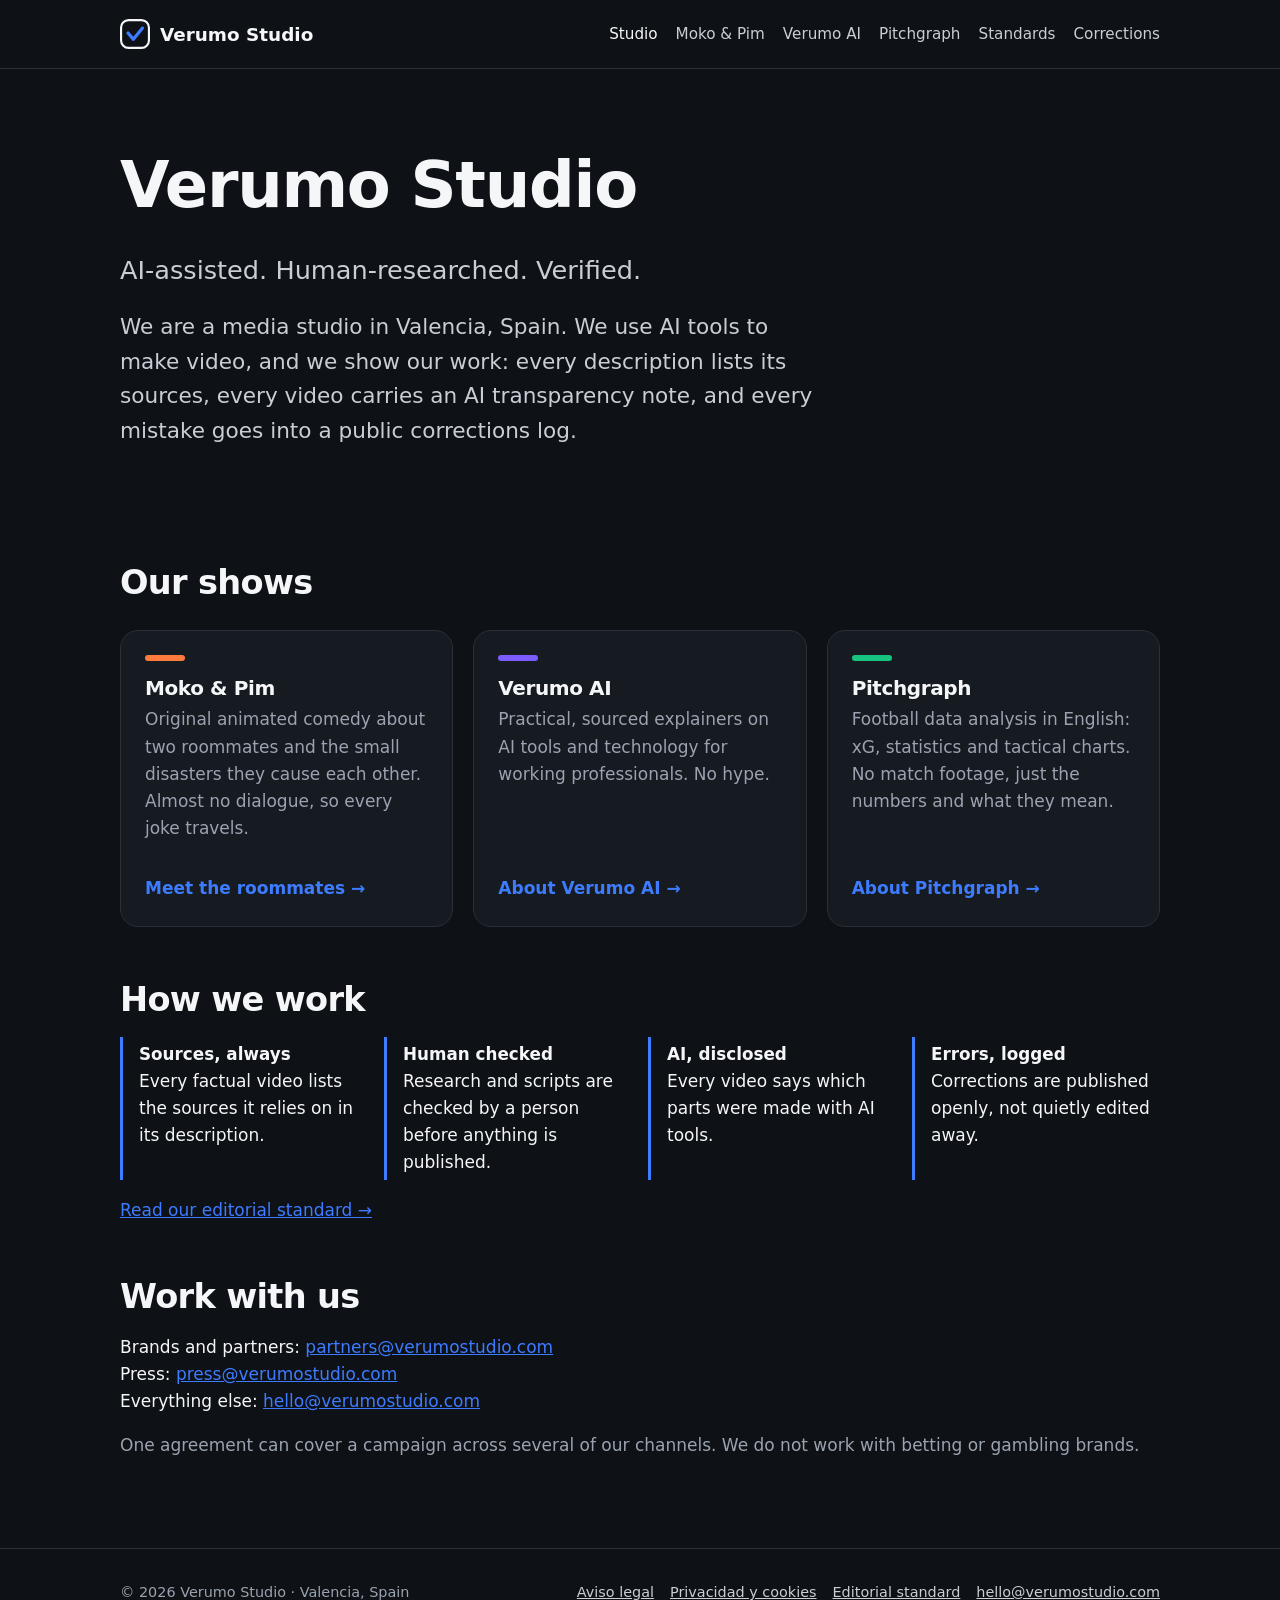
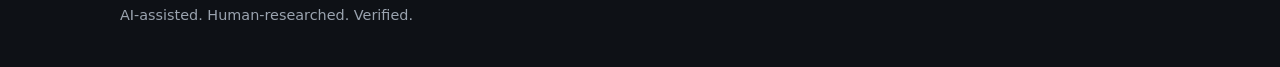
==== index.html @ 71aaf51d "Verumo Studio web sitesi: ilk sürüm Statik site: ana sayfa, 3 kanal sayfası, editoryal standart, düz" ====
<!doctype html>
<html lang="en">
<head>
<meta charset="utf-8">
<meta name="viewport" content="width=device-width,initial-scale=1">
<title>Verumo Studio</title>
<meta name="description" content="Verumo Studio is a media studio in Valencia, Spain. AI-assisted, human-researched and verified video: Moko & Pim, Verumo AI and Pitchgraph.">
<link rel="canonical" href="https://verumostudio.com/">
<meta property="og:title" content="Verumo Studio">
<meta property="og:description" content="Verumo Studio is a media studio in Valencia, Spain. AI-assisted, human-researched and verified video: Moko & Pim, Verumo AI and Pitchgraph.">
<meta property="og:type" content="website">
<meta property="og:url" content="https://verumostudio.com/">
<meta name="theme-color" content="#0E1116">
<link rel="icon" href="/assets/favicon.svg" type="image/svg+xml">
<link rel="stylesheet" href="/assets/site.css">
</head>
<body>
<header class="top"><div class="wrap">
<a class="brand" href="/"><svg viewBox="0 0 112 112" aria-hidden="true"><rect x="4" y="4" width="104" height="104" rx="28" fill="none" stroke="#F5F6F8" stroke-width="8"/><path d="M30 52 L50 76 L84 34" fill="none" stroke="#3D7BFF" stroke-width="12" stroke-linecap="round" stroke-linejoin="round"/></svg>Verumo Studio</a>
<nav class="main" aria-label="Main"><a href="/" aria-current=page>Studio</a><a href="/moko-and-pim/">Moko &amp; Pim</a><a href="/ai/">Verumo AI</a><a href="/pitchgraph/">Pitchgraph</a><a href="/standards/">Standards</a><a href="/corrections/">Corrections</a></nav>
</div></header>
<main><div class="wrap">
<section class="hero">
<h1>Verumo Studio</h1>
<p class="tagline">AI-assisted. Human-researched. Verified.</p>
<p class="lead">We are a media studio in Valencia, Spain. We use AI tools to make video, and we show our work: every description lists its sources, every video carries an AI transparency note, and every mistake goes into a public corrections log.</p>
</section>

<h2>Our shows</h2>
<div class="grid">
<article class="card"><div class="bar moko"></div><h3>Moko &amp; Pim</h3><p class="muted">Original animated comedy about two roommates and the small disasters they cause each other. Almost no dialogue, so every joke travels.</p><a class="more" href="/moko-and-pim/">Meet the roommates →</a></article>
<article class="card"><div class="bar ai"></div><h3>Verumo AI</h3><p class="muted">Practical, sourced explainers on AI tools and technology for working professionals. No hype.</p><a class="more" href="/ai/">About Verumo AI →</a></article>
<article class="card"><div class="bar pitch"></div><h3>Pitchgraph</h3><p class="muted">Football data analysis in English: xG, statistics and tactical charts. No match footage, just the numbers and what they mean.</p><a class="more" href="/pitchgraph/">About Pitchgraph →</a></article>
</div>

<h2>How we work</h2>
<ul class="pillars">
<li><strong>Sources, always</strong>Every factual video lists the sources it relies on in its description.</li>
<li><strong>Human checked</strong>Research and scripts are checked by a person before anything is published.</li>
<li><strong>AI, disclosed</strong>Every video says which parts were made with AI tools.</li>
<li><strong>Errors, logged</strong>Corrections are published openly, not quietly edited away.</li>
</ul>
<p><a href="/standards/">Read our editorial standard →</a></p>

<h2>Work with us</h2>
<p>Brands and partners: <a href="mailto:partners@verumostudio.com">partners@verumostudio.com</a><br>
Press: <a href="mailto:press@verumostudio.com">press@verumostudio.com</a><br>
Everything else: <a href="mailto:hello@verumostudio.com">hello@verumostudio.com</a></p>
<p class="muted">One agreement can cover a campaign across several of our channels. We do not work with betting or gambling brands.</p>
</div></main>
<footer class="bottom"><div class="wrap">
<div>© 2026 Verumo Studio · Valencia, Spain<br>AI-assisted. Human-researched. Verified.</div>
<nav aria-label="Legal"><a href="/legal/">Aviso legal</a><a href="/privacy/">Privacidad y cookies</a><a href="/standards/">Editorial standard</a><a href="mailto:hello@verumostudio.com">hello@verumostudio.com</a></nav>
</div></footer>
</body>
</html>
---- assets/site.css ----
:root{
  --ink:#0E1116; --ink-2:#161A21; --line:#2A303A; --paper:#F5F6F8; --muted:#9AA3AF; --soft:#C9CED6;
  --blue:#3D7BFF; --blue-2:#7FA6FF; --moko:#FF7A3D; --pim:#2EC4B6; --ai:#7C5CFF; --pitch:#16C47F;
  --head:"Space Grotesk","SF Pro Display",system-ui,-apple-system,"Segoe UI",sans-serif;
  --body:Inter,system-ui,-apple-system,"Segoe UI",Roboto,sans-serif;
  color-scheme:dark;
}
*{box-sizing:border-box}
html{-webkit-text-size-adjust:100%}
body{margin:0;background:var(--ink);color:var(--paper);font:17px/1.6 var(--body)}
a{color:var(--blue)} a:hover{color:var(--blue-2)}
:focus-visible{outline:3px solid var(--blue);outline-offset:3px;border-radius:4px}
.wrap{max-width:1080px;margin:0 auto;padding:0 20px}
h1,h2,h3{font-family:var(--head);line-height:1.15;letter-spacing:-.02em;margin:0 0 .5em}
h1{font-size:clamp(2.2rem,6vw,4rem)} h2{font-size:clamp(1.5rem,3.5vw,2.1rem);margin-top:1.6em} h3{font-size:1.25rem}
p,ul,ol{margin:0 0 1em} li{margin-bottom:.4em}
.muted{color:var(--muted)} .lead{font-size:clamp(1.1rem,2.4vw,1.35rem);color:var(--soft);max-width:44rem}

header.top{border-bottom:1px solid var(--line)}
header.top .wrap{display:flex;align-items:center;justify-content:space-between;gap:16px;min-height:68px;flex-wrap:wrap}
.brand{display:flex;align-items:center;gap:10px;color:var(--paper);text-decoration:none;font:700 1.15rem var(--head)}
.brand svg{width:30px;height:30px}
nav.main{display:flex;gap:4px 18px;flex-wrap:wrap}
nav.main a{color:var(--soft);text-decoration:none;font-size:.95rem;padding:6px 0}
nav.main a:hover,nav.main a[aria-current]{color:var(--paper)}

main{padding:56px 0 72px}
.hero{padding:24px 0 40px}
.tagline{font:500 clamp(1.2rem,3vw,1.6rem) var(--head);color:var(--soft);margin-bottom:1em}

.grid{display:grid;grid-template-columns:repeat(auto-fit,minmax(260px,1fr));gap:20px;margin:28px 0}
.card{border:1px solid var(--line);border-radius:18px;padding:24px;background:var(--ink-2);display:flex;flex-direction:column;gap:6px}
.card .bar{width:40px;height:6px;border-radius:3px;margin-bottom:10px}
.card h3{margin:0}
.card a.more{margin-top:auto;padding-top:10px;font-weight:600;text-decoration:none}
.bar.moko{background:var(--moko)} .bar.ai{background:var(--ai)} .bar.pitch{background:var(--pitch)} .bar.blue{background:var(--blue)}

.pillars{list-style:none;padding:0;display:grid;grid-template-columns:repeat(auto-fit,minmax(220px,1fr));gap:16px}
.pillars li{border-left:3px solid var(--blue);padding:4px 0 4px 16px;margin:0}
.pillars strong{display:block;font-family:var(--head);font-size:1.05rem}

.channel-head{display:flex;align-items:center;gap:20px;flex-wrap:wrap;margin-bottom:12px}
.channel-head svg{width:88px;height:88px;flex:none;border-radius:22px}
.links{display:flex;flex-wrap:wrap;gap:10px;margin:20px 0 8px;padding:0;list-style:none}
.links a{display:inline-block;border:1px solid var(--line);border-radius:999px;padding:8px 16px;text-decoration:none;color:var(--paper);font-size:.95rem}
.links a:hover{border-color:var(--blue)}

table{border-collapse:collapse;width:100%;margin:16px 0;font-size:.95rem}
th,td{text-align:left;padding:10px 12px;border-bottom:1px solid var(--line);vertical-align:top}
th{color:var(--muted);font-weight:600}
.table-scroll{overflow-x:auto}
.note{border:1px solid var(--line);border-radius:14px;padding:16px 20px;background:var(--ink-2)}
code{font-size:.9em;background:var(--ink-2);padding:2px 6px;border-radius:6px}

footer.bottom{border-top:1px solid var(--line);padding:32px 0 40px;font-size:.9rem;color:var(--muted)}
footer.bottom .wrap{display:flex;justify-content:space-between;gap:20px;flex-wrap:wrap}
footer.bottom a{color:var(--soft)}
footer.bottom nav{display:flex;gap:6px 16px;flex-wrap:wrap}
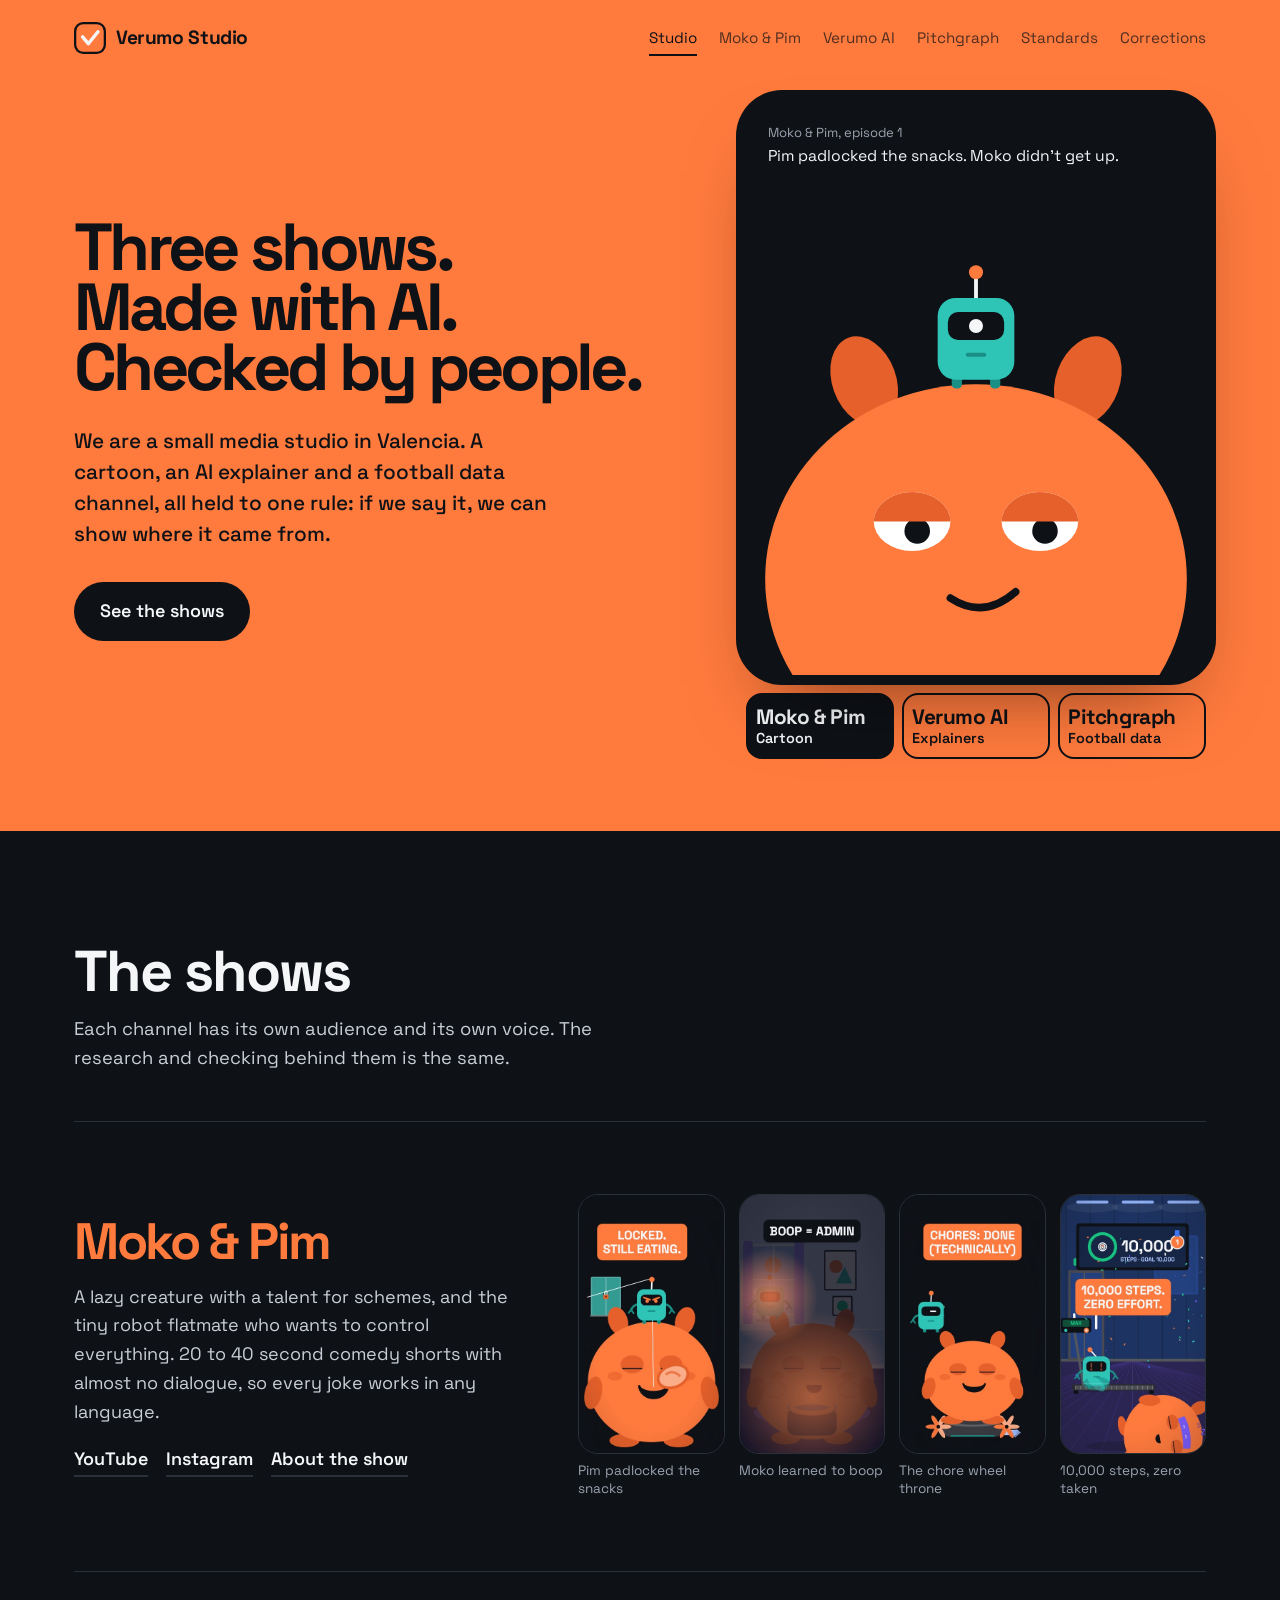
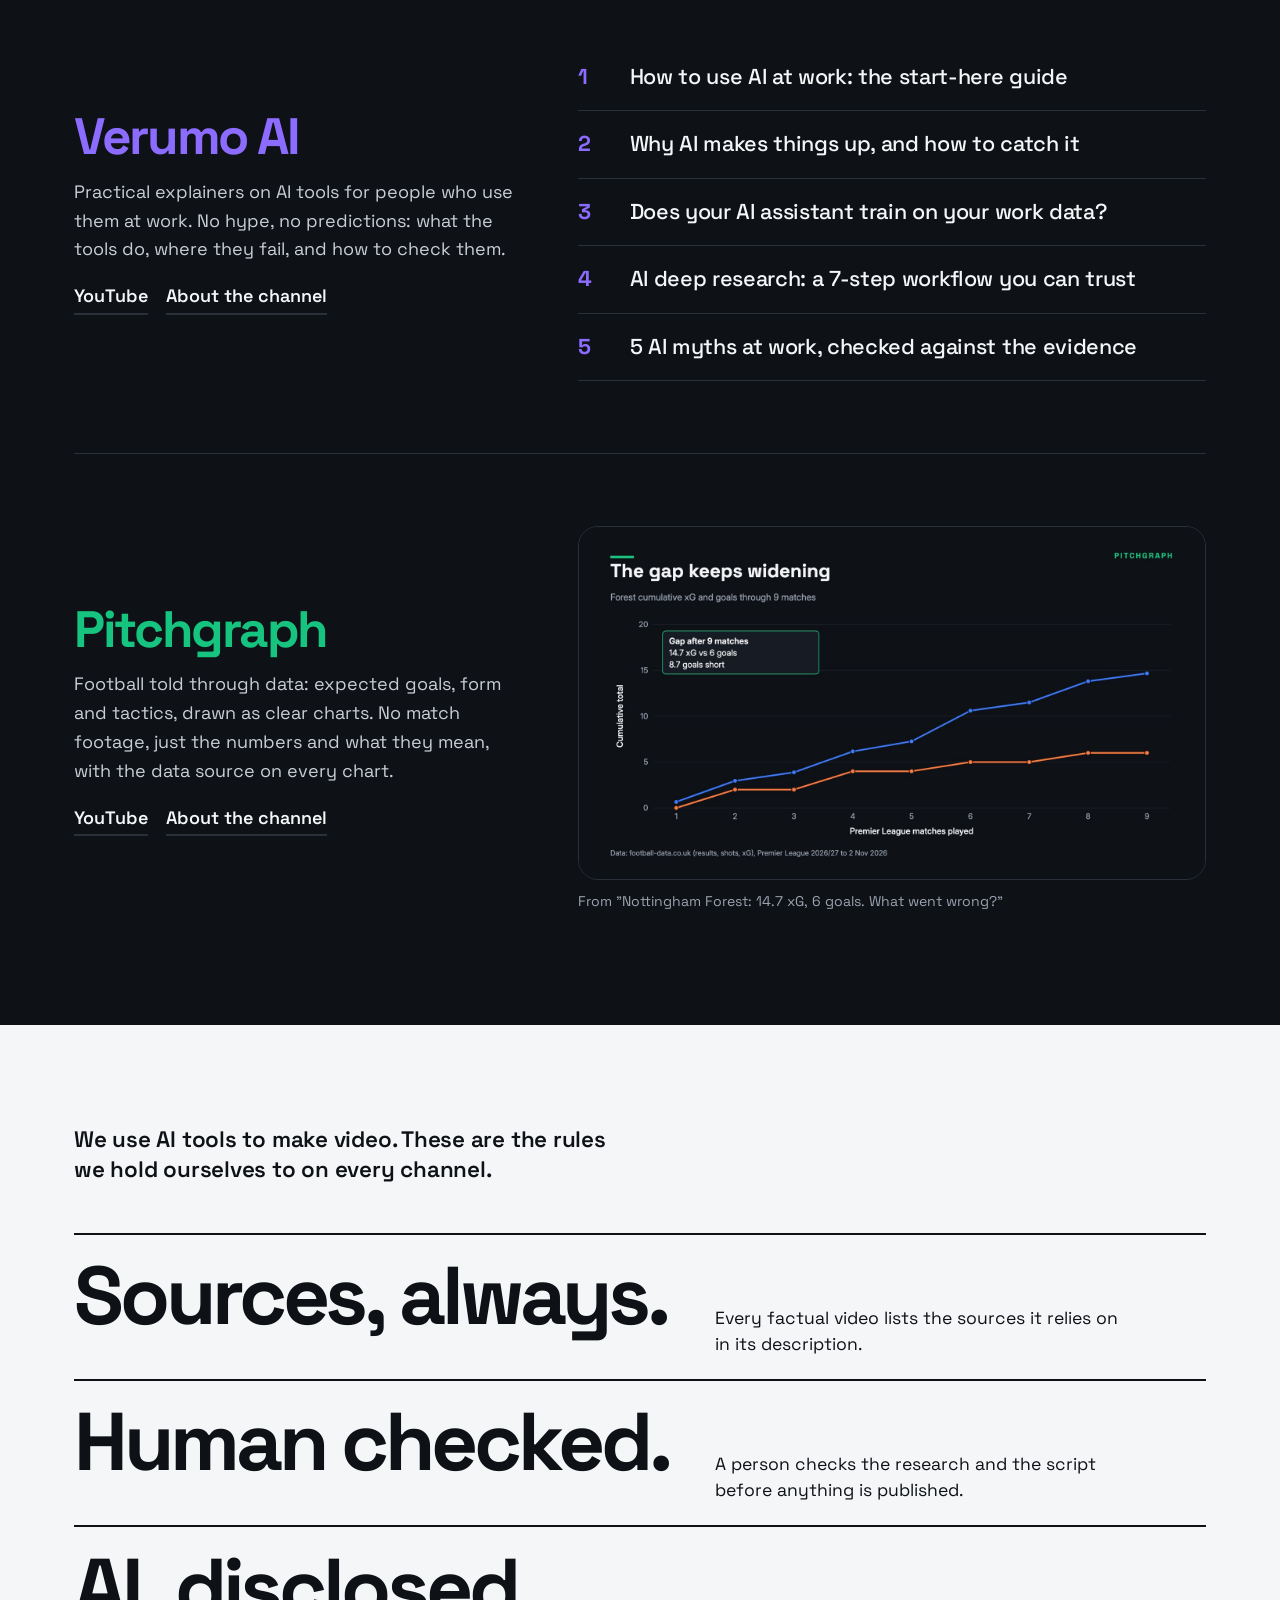
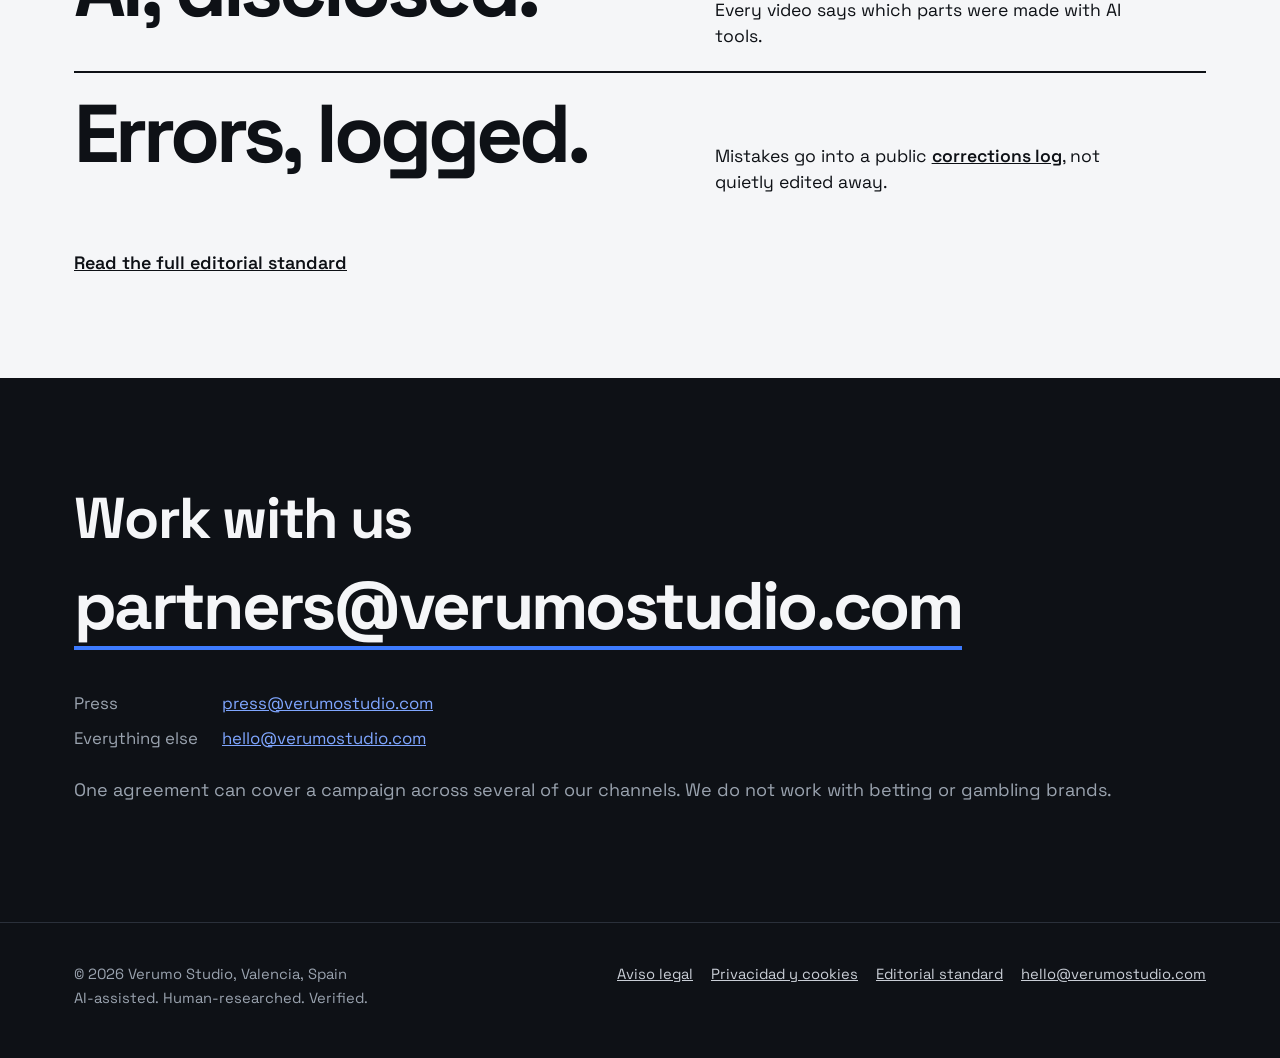
==== commit 4d2fa64e: "Redesign home page: channel switcher hero, show bands, editorial rules Co-Authored-By: Claude Opus 5" ====
--- a/index.html
+++ b/index.html
@@ -7,50 +7,178 @@
 <meta name="description" content="Verumo Studio is a media studio in Valencia, Spain. AI-assisted, human-researched and verified video: Moko & Pim, Verumo AI and Pitchgraph.">
 <link rel="canonical" href="https://verumostudio.com/">
 <meta property="og:title" content="Verumo Studio">
-<meta property="og:description" content="Verumo Studio is a media studio in Valencia, Spain. AI-assisted, human-researched and verified video: Moko & Pim, Verumo AI and Pitchgraph.">
+<meta property="og:description" content="Three shows. Made with AI, checked by people. Moko & Pim, Verumo AI and Pitchgraph.">
 <meta property="og:type" content="website">
 <meta property="og:url" content="https://verumostudio.com/">
-<meta name="theme-color" content="#0E1116">
+<meta property="og:image" content="https://verumostudio.com/assets/brand/VS-YouTube.png">
+<meta name="theme-color" content="#FF7A3D">
 <link rel="icon" href="/assets/favicon.svg" type="image/svg+xml">
-<link rel="stylesheet" href="/assets/site.css">
+<link rel="preload" href="/assets/fonts/SpaceGrotesk-VF.ttf" as="font" type="font/ttf" crossorigin>
+<link rel="stylesheet" href="/assets/site.css?v=2">
 </head>
-<body>
+<body class="home">
 <header class="top"><div class="wrap">
-<a class="brand" href="/"><svg viewBox="0 0 112 112" aria-hidden="true"><rect x="4" y="4" width="104" height="104" rx="28" fill="none" stroke="#F5F6F8" stroke-width="8"/><path d="M30 52 L50 76 L84 34" fill="none" stroke="#3D7BFF" stroke-width="12" stroke-linecap="round" stroke-linejoin="round"/></svg>Verumo Studio</a>
+<a class="brand" href="/"><svg viewBox="0 0 112 112" aria-hidden="true"><rect x="4" y="4" width="104" height="104" rx="28" fill="none" stroke="#0E1116" stroke-width="8"/><path d="M30 52 L50 76 L84 34" fill="none" stroke="#F5F6F8" stroke-width="12" stroke-linecap="round" stroke-linejoin="round"/></svg>Verumo Studio</a>
 <nav class="main" aria-label="Main"><a href="/" aria-current=page>Studio</a><a href="/moko-and-pim/">Moko &amp; Pim</a><a href="/ai/">Verumo AI</a><a href="/pitchgraph/">Pitchgraph</a><a href="/standards/">Standards</a><a href="/corrections/">Corrections</a></nav>
 </div></header>
-<main><div class="wrap">
-<section class="hero">
-<h1>Verumo Studio</h1>
-<p class="tagline">AI-assisted. Human-researched. Verified.</p>
-<p class="lead">We are a media studio in Valencia, Spain. We use AI tools to make video, and we show our work: every description lists its sources, every video carries an AI transparency note, and every mistake goes into a public corrections log.</p>
+<main>
+
+<section class="stage" aria-label="Our channels">
+<div class="wrap">
+<div>
+<h1><span>Three shows.</span><span>Made with AI.</span><span>Checked by people.</span></h1>
+<p class="intro">We are a small media studio in Valencia. A cartoon, an AI explainer and a football data channel, all held to one rule: if we say it, we can show where it came from.</p>
+<a class="cta" href="#shows">See the shows</a>
+</div>
+
+<div class="tv">
+<div class="screen">
+<div class="scene scene-moko on" id="ch-moko" role="tabpanel" aria-labelledby="tab-moko">
+<svg viewBox="40 110 720 690" role="img" aria-label="Moko, an orange creature, with Pim, a small teal robot, standing on his head">
+<ellipse cx="225" cy="340" rx="50" ry="72" transform="rotate(-20 225 340)" fill="#E5602A"/><ellipse cx="575" cy="340" rx="50" ry="72" transform="rotate(20 575 340)" fill="#E5602A"/>
+<ellipse cx="400" cy="650" rx="330" ry="305" fill="#FF7A3D"/>
+<ellipse cx="300" cy="560" rx="60" ry="46" fill="#fff"/><ellipse cx="500" cy="560" rx="60" ry="46" fill="#fff"/>
+<g class="pupils"><circle cx="308" cy="575" r="20" fill="#0E1116"/><circle cx="508" cy="575" r="20" fill="#0E1116"/></g>
+<path d="M240 560 A60 46 0 0 1 360 560 Z" fill="#E5602A"/><path d="M440 560 A60 46 0 0 1 560 560 Z" fill="#E5602A"/>
+<path d="M360 680 Q412 714 462 670" fill="none" stroke="#0E1116" stroke-width="12" stroke-linecap="round"/>
+<g class="pim">
+<rect x="362" y="330" width="16" height="22" rx="7" fill="#1A8F85"/><rect x="422" y="330" width="16" height="22" rx="7" fill="#1A8F85"/>
+<line x1="400" y1="212" x2="400" y2="180" stroke="#F5F6F8" stroke-width="6" stroke-linecap="round"/><circle class="antenna" cx="400" cy="170" r="11" fill="#FF7A3D"/>
+<rect x="340" y="210" width="120" height="128" rx="28" fill="#2EC4B6"/><rect x="356" y="232" width="88" height="44" rx="16" fill="#0E1116"/>
+<circle class="pim-eye" cx="400" cy="254" r="11" fill="#F5F6F8"/><rect x="384" y="296" width="32" height="6" rx="3" fill="#1A8F85"/>
+</g>
+</svg>
+<p class="cap"><small>Moko &amp; Pim, episode 1</small>Pim padlocked the snacks. Moko didn't get up.</p>
+</div>
+
+<div class="scene scene-ai" id="ch-ai" role="tabpanel" aria-labelledby="tab-ai" hidden>
+<div class="claim">
+<q>AI assistants never make things up.</q>
+<span class="verdict">Not true</span>
+<p>Chatbots can state wrong facts with full confidence. We show how to catch it, with the sources in every description.</p>
+</div>
+<p class="cap"><small>Verumo AI, video 2</small>Why AI makes things up (and how to catch it)</p>
+</div>
+
+<div class="scene scene-pg" id="ch-pg" role="tabpanel" aria-labelledby="tab-pg" hidden>
+<img src="/assets/shows/pg-points-vs-xpts.jpg" width="1600" height="900" alt="Scatter chart of 96 teams in five leagues: actual points against expected points. Lazio and Atlético Madrid sit far above the line; Nottingham Forest, Venezia and Le Havre sit below it.">
+<p class="cap"><small>Pitchgraph, video 2</small>Five leagues, one xG table: who is above their chances?</p>
+</div>
+</div>
+
+<div class="dial" role="tablist" aria-label="Choose a channel">
+<button role="tab" id="tab-moko" aria-controls="ch-moko" aria-selected="true" data-color="#FF7A3D"><b>Moko &amp; Pim</b>Cartoon</button>
+<button role="tab" id="tab-ai" aria-controls="ch-ai" aria-selected="false" tabindex="-1" data-color="#8B6CFF"><b>Verumo AI</b>Explainers</button>
+<button role="tab" id="tab-pg" aria-controls="ch-pg" aria-selected="false" tabindex="-1" data-color="#16C47F"><b>Pitchgraph</b>Football data</button>
+</div>
+</div>
+</div>
 </section>
 
-<h2>Our shows</h2>
-<div class="grid">
-<article class="card"><div class="bar moko"></div><h3>Moko &amp; Pim</h3><p class="muted">Original animated comedy about two roommates and the small disasters they cause each other. Almost no dialogue, so every joke travels.</p><a class="more" href="/moko-and-pim/">Meet the roommates →</a></article>
-<article class="card"><div class="bar ai"></div><h3>Verumo AI</h3><p class="muted">Practical, sourced explainers on AI tools and technology for working professionals. No hype.</p><a class="more" href="/ai/">About Verumo AI →</a></article>
-<article class="card"><div class="bar pitch"></div><h3>Pitchgraph</h3><p class="muted">Football data analysis in English: xG, statistics and tactical charts. No match footage, just the numbers and what they mean.</p><a class="more" href="/pitchgraph/">About Pitchgraph →</a></article>
+<section class="shows" id="shows">
+<div class="wrap">
+<h2>The shows</h2>
+<p>Each channel has its own audience and its own voice. The research and checking behind them is the same.</p>
+
+<article class="show show-moko">
+<div>
+<h3>Moko &amp; Pim</h3>
+<p>A lazy creature with a talent for schemes, and the tiny robot flatmate who wants to control everything. 20 to 40 second comedy shorts with almost no dialogue, so every joke works in any language.</p>
+<div class="go"><a href="https://www.youtube.com/@mokoandpim" rel="me">YouTube</a><a href="https://www.instagram.com/mokoandpim/" rel="me">Instagram</a><a href="/moko-and-pim/">About the show</a></div>
 </div>
+<ul class="reel" aria-label="First episodes">
+<li><img src="/assets/shows/moko-ep01.jpg" width="405" height="720" loading="lazy" alt="Pim stands guard on Moko's head next to a padlocked cupboard. Caption: Locked. Still eating."><span>Pim padlocked the snacks</span></li>
+<li><img src="/assets/shows/moko-ep03.jpg" width="405" height="720" loading="lazy" alt="Episode 3 still from Moko and Pim"><span>Moko learned to boop</span></li>
+<li><img src="/assets/shows/moko-ep07.jpg" width="405" height="720" loading="lazy" alt="Moko rides a robot vacuum while Pim watches. Caption: Chores: done (technically)."><span>The chore wheel throne</span></li>
+<li><img src="/assets/shows/moko-ep09.jpg" width="405" height="720" loading="lazy" alt="Episode 9 still from Moko and Pim"><span>10,000 steps, zero taken</span></li>
+</ul>
+</article>
 
-<h2>How we work</h2>
-<ul class="pillars">
-<li><strong>Sources, always</strong>Every factual video lists the sources it relies on in its description.</li>
-<li><strong>Human checked</strong>Research and scripts are checked by a person before anything is published.</li>
-<li><strong>AI, disclosed</strong>Every video says which parts were made with AI tools.</li>
-<li><strong>Errors, logged</strong>Corrections are published openly, not quietly edited away.</li>
+<article class="show show-ai">
+<div>
+<h3>Verumo AI</h3>
+<p>Practical explainers on AI tools for people who use them at work. No hype, no predictions: what the tools do, where they fail, and how to check them.</p>
+<div class="go"><a href="https://www.youtube.com/@verumoai" rel="me">YouTube</a><a href="/ai/">About the channel</a></div>
+</div>
+<ol class="episodes" aria-label="First five videos, in release order">
+<li>How to use AI at work: the start-here guide</li>
+<li>Why AI makes things up, and how to catch it</li>
+<li>Does your AI assistant train on your work data?</li>
+<li>AI deep research: a 7-step workflow you can trust</li>
+<li>5 AI myths at work, checked against the evidence</li>
+</ol>
+</article>
+
+<article class="show show-pg">
+<div>
+<h3>Pitchgraph</h3>
+<p>Football told through data: expected goals, form and tactics, drawn as clear charts. No match footage, just the numbers and what they mean, with the data source on every chart.</p>
+<div class="go"><a href="https://www.youtube.com/@pitchgraph" rel="me">YouTube</a><a href="/pitchgraph/">About the channel</a></div>
+</div>
+<figure class="chart">
+<img src="/assets/shows/pg-forest.jpg" width="1600" height="900" loading="lazy" alt="Line chart of Nottingham Forest's cumulative expected goals against actual goals this season, with goals falling well behind xG.">
+<figcaption>From "Nottingham Forest: 14.7 xG, 6 goals. What went wrong?"</figcaption>
+</figure>
+</article>
+</div>
+</section>
+
+<section class="rules" aria-labelledby="rules-h">
+<div class="wrap">
+<h2 id="rules-h">We use AI tools to make video. These are the rules we hold ourselves to on every channel.</h2>
+<ul>
+<li><strong>Sources, always.</strong><span>Every factual video lists the sources it relies on in its description.</span></li>
+<li><strong>Human checked.</strong><span>A person checks the research and the script before anything is published.</span></li>
+<li><strong>AI, disclosed.</strong><span>Every video says which parts were made with AI tools.</span></li>
+<li><strong>Errors, logged.</strong><span>Mistakes go into a public <a href="/corrections/">corrections log</a>, not quietly edited away.</span></li>
 </ul>
-<p><a href="/standards/">Read our editorial standard →</a></p>
+<a href="/standards/">Read the full editorial standard</a>
+</div>
+</section>
 
-<h2>Work with us</h2>
-<p>Brands and partners: <a href="mailto:partners@verumostudio.com">partners@verumostudio.com</a><br>
-Press: <a href="mailto:press@verumostudio.com">press@verumostudio.com</a><br>
-Everything else: <a href="mailto:hello@verumostudio.com">hello@verumostudio.com</a></p>
+<section class="contact" aria-labelledby="contact-h">
+<div class="wrap">
+<h2 id="contact-h">Work with us</h2>
+<a class="big" href="mailto:partners@verumostudio.com">partners@verumostudio.com</a>
+<dl>
+<dt>Press</dt><dd><a href="mailto:press@verumostudio.com">press@verumostudio.com</a></dd>
+<dt>Everything else</dt><dd><a href="mailto:hello@verumostudio.com">hello@verumostudio.com</a></dd>
+</dl>
 <p class="muted">One agreement can cover a campaign across several of our channels. We do not work with betting or gambling brands.</p>
-</div></main>
+</div>
+</section>
+
+</main>
 <footer class="bottom"><div class="wrap">
-<div>© 2026 Verumo Studio · Valencia, Spain<br>AI-assisted. Human-researched. Verified.</div>
+<div>© 2026 Verumo Studio, Valencia, Spain<br>AI-assisted. Human-researched. Verified.</div>
 <nav aria-label="Legal"><a href="/legal/">Aviso legal</a><a href="/privacy/">Privacidad y cookies</a><a href="/standards/">Editorial standard</a><a href="mailto:hello@verumostudio.com">hello@verumostudio.com</a></nav>
 </div></footer>
+<script>
+(() => {
+  const tabs = [...document.querySelectorAll('.dial [role=tab]')];
+  const theme = document.querySelector('meta[name=theme-color]');
+  let i = 0, timer;
+  const show = (n, focus) => {
+    i = (n + tabs.length) % tabs.length;
+    tabs.forEach((t, k) => {
+      const on = k === i, panel = document.getElementById(t.getAttribute('aria-controls'));
+      t.setAttribute('aria-selected', on); t.tabIndex = on ? 0 : -1;
+      panel.hidden = !on; panel.classList.toggle('on', on);
+    });
+    document.documentElement.style.setProperty('--stage', tabs[i].dataset.color);
+    theme.content = tabs[i].dataset.color;
+    if (focus) tabs[i].focus();
+  };
+  const stop = () => clearInterval(timer);
+  tabs.forEach((t, k) => t.addEventListener('click', () => { stop(); show(k); }));
+  document.querySelector('.dial').addEventListener('keydown', e => {
+    const d = {ArrowRight: 1, ArrowLeft: -1}[e.key];
+    if (d) { e.preventDefault(); stop(); show(i + d, true); }
+  });
+  // Auto-flip channels until the visitor picks one; never under reduced motion.
+  if (!matchMedia('(prefers-reduced-motion: reduce)').matches) timer = setInterval(() => show(i + 1), 6500);
+})();
+</script>
+<script defer src="/assets/m.js" data-endpoint="https://ajan-panel-production.up.railway.app/api/hit"></script>
 </body>
 </html>
--- a/assets/site.css
+++ b/assets/site.css
@@ -1,58 +1,150 @@
+@font-face{font-family:"Space Grotesk";src:url("/assets/fonts/SpaceGrotesk-VF.ttf") format("truetype");font-weight:300 700;font-display:swap}
 :root{
-  --ink:#0E1116; --ink-2:#161A21; --line:#2A303A; --paper:#F5F6F8; --muted:#9AA3AF; --soft:#C9CED6;
-  --blue:#3D7BFF; --blue-2:#7FA6FF; --moko:#FF7A3D; --pim:#2EC4B6; --ai:#7C5CFF; --pitch:#16C47F;
-  --head:"Space Grotesk","SF Pro Display",system-ui,-apple-system,"Segoe UI",sans-serif;
-  --body:Inter,system-ui,-apple-system,"Segoe UI",Roboto,sans-serif;
+  --ink:#0E1116; --ink-2:#171B23; --line:#2A303A; --paper:#F5F6F8; --muted:#9AA3AF; --soft:#C9CED6;
+  --blue:#3D7BFF; --blue-2:#7FA6FF; --moko:#FF7A3D; --pim:#2EC4B6; --ai:#8B6CFF; --pitch:#16C47F;
+  --font:"Space Grotesk",system-ui,-apple-system,"Segoe UI",sans-serif;
+  --stage:var(--moko);
   color-scheme:dark;
 }
 *{box-sizing:border-box}
 html{-webkit-text-size-adjust:100%}
-body{margin:0;background:var(--ink);color:var(--paper);font:17px/1.6 var(--body)}
-a{color:var(--blue)} a:hover{color:var(--blue-2)}
-:focus-visible{outline:3px solid var(--blue);outline-offset:3px;border-radius:4px}
-.wrap{max-width:1080px;margin:0 auto;padding:0 20px}
-h1,h2,h3{font-family:var(--head);line-height:1.15;letter-spacing:-.02em;margin:0 0 .5em}
-h1{font-size:clamp(2.2rem,6vw,4rem)} h2{font-size:clamp(1.5rem,3.5vw,2.1rem);margin-top:1.6em} h3{font-size:1.25rem}
+body{margin:0;background:var(--ink);color:var(--paper);font:18px/1.6 var(--font)}
+img,svg{max-width:100%} img{height:auto}
+a{color:var(--blue-2)} a:hover{color:var(--paper)}
+:focus-visible{outline:3px solid var(--blue);outline-offset:3px;border-radius:6px}
+.wrap{max-width:1180px;margin:0 auto;padding:0 24px}
+h1,h2,h3{line-height:1.05;letter-spacing:-.03em;margin:0 0 .5em;font-weight:700}
+h1{font-size:clamp(2.4rem,6vw,4.4rem)} h2{font-size:clamp(1.6rem,3.6vw,2.4rem);margin-top:1.6em} h3{font-size:1.3rem}
 p,ul,ol{margin:0 0 1em} li{margin-bottom:.4em}
-.muted{color:var(--muted)} .lead{font-size:clamp(1.1rem,2.4vw,1.35rem);color:var(--soft);max-width:44rem}
+.muted{color:var(--muted)} .lead{font-size:clamp(1.15rem,2.4vw,1.4rem);color:var(--soft);max-width:40rem;line-height:1.5}
+.tagline{font-size:clamp(1.15rem,3vw,1.5rem);color:var(--soft);font-weight:500;margin-bottom:1em}
 
-header.top{border-bottom:1px solid var(--line)}
-header.top .wrap{display:flex;align-items:center;justify-content:space-between;gap:16px;min-height:68px;flex-wrap:wrap}
-.brand{display:flex;align-items:center;gap:10px;color:var(--paper);text-decoration:none;font:700 1.15rem var(--head)}
-.brand svg{width:30px;height:30px}
-nav.main{display:flex;gap:4px 18px;flex-wrap:wrap}
-nav.main a{color:var(--soft);text-decoration:none;font-size:.95rem;padding:6px 0}
-nav.main a:hover,nav.main a[aria-current]{color:var(--paper)}
+/* header + footer */
+header.top{position:relative;z-index:2}
+header.top .wrap{display:flex;align-items:center;justify-content:space-between;gap:12px 24px;min-height:76px;flex-wrap:wrap}
+.brand{display:flex;align-items:center;gap:10px;color:inherit;text-decoration:none;font-weight:700;font-size:1.2rem;letter-spacing:-.02em}
+.brand svg{width:32px;height:32px}
+nav.main{display:flex;gap:4px 22px;flex-wrap:wrap}
+nav.main a{color:inherit;opacity:.72;text-decoration:none;font-size:.95rem;padding:6px 0}
+nav.main a:hover,nav.main a[aria-current]{opacity:1}
+nav.main a[aria-current]{box-shadow:inset 0 -2px currentColor}
+footer.bottom{border-top:1px solid var(--line);padding:40px 0 48px;font-size:.92rem;color:var(--muted)}
+footer.bottom .wrap{display:flex;justify-content:space-between;gap:20px;flex-wrap:wrap}
+footer.bottom a{color:var(--soft)}
+footer.bottom nav{display:flex;gap:6px 18px;flex-wrap:wrap}
 
-main{padding:56px 0 72px}
-.hero{padding:24px 0 40px}
-.tagline{font:500 clamp(1.2rem,3vw,1.6rem) var(--head);color:var(--soft);margin-bottom:1em}
-
-.grid{display:grid;grid-template-columns:repeat(auto-fit,minmax(260px,1fr));gap:20px;margin:28px 0}
-.card{border:1px solid var(--line);border-radius:18px;padding:24px;background:var(--ink-2);display:flex;flex-direction:column;gap:6px}
-.card .bar{width:40px;height:6px;border-radius:3px;margin-bottom:10px}
-.card h3{margin:0}
-.card a.more{margin-top:auto;padding-top:10px;font-weight:600;text-decoration:none}
-.bar.moko{background:var(--moko)} .bar.ai{background:var(--ai)} .bar.pitch{background:var(--pitch)} .bar.blue{background:var(--blue)}
-
-.pillars{list-style:none;padding:0;display:grid;grid-template-columns:repeat(auto-fit,minmax(220px,1fr));gap:16px}
-.pillars li{border-left:3px solid var(--blue);padding:4px 0 4px 16px;margin:0}
-.pillars strong{display:block;font-family:var(--head);font-size:1.05rem}
-
-.channel-head{display:flex;align-items:center;gap:20px;flex-wrap:wrap;margin-bottom:12px}
-.channel-head svg{width:88px;height:88px;flex:none;border-radius:22px}
-.links{display:flex;flex-wrap:wrap;gap:10px;margin:20px 0 8px;padding:0;list-style:none}
-.links a{display:inline-block;border:1px solid var(--line);border-radius:999px;padding:8px 16px;text-decoration:none;color:var(--paper);font-size:.95rem}
-.links a:hover{border-color:var(--blue)}
-
+/* inner pages */
+main{padding:56px 0 80px}
+.channel-head{display:flex;align-items:center;gap:24px;flex-wrap:wrap;margin-bottom:16px}
+.channel-head svg{width:104px;height:104px;flex:none;border-radius:28px}
+.links{display:flex;flex-wrap:wrap;gap:10px;margin:24px 0 8px;padding:0;list-style:none}
+.links a{display:inline-block;border:1.5px solid var(--line);border-radius:999px;padding:9px 18px;text-decoration:none;color:var(--paper);font-weight:500}
+.links a:hover{border-color:var(--paper)}
 table{border-collapse:collapse;width:100%;margin:16px 0;font-size:.95rem}
 th,td{text-align:left;padding:10px 12px;border-bottom:1px solid var(--line);vertical-align:top}
 th{color:var(--muted);font-weight:600}
 .table-scroll{overflow-x:auto}
-.note{border:1px solid var(--line);border-radius:14px;padding:16px 20px;background:var(--ink-2)}
+.note{border:1px solid var(--line);border-radius:16px;padding:18px 22px;background:var(--ink-2)}
 code{font-size:.9em;background:var(--ink-2);padding:2px 6px;border-radius:6px}
 
-footer.bottom{border-top:1px solid var(--line);padding:32px 0 40px;font-size:.9rem;color:var(--muted)}
-footer.bottom .wrap{display:flex;justify-content:space-between;gap:20px;flex-wrap:wrap}
-footer.bottom a{color:var(--soft)}
-footer.bottom nav{display:flex;gap:6px 16px;flex-wrap:wrap}
+/* ---------- home ---------- */
+.home main{padding:0}
+.home header.top{background:var(--stage);color:var(--ink);transition:background-color .7s ease}
+.home header.top .brand svg rect{stroke:var(--ink)}
+.stage{background:var(--stage);color:var(--ink);transition:background-color .7s ease;padding:24px 0 72px;overflow:hidden}
+.stage .wrap{display:grid;grid-template-columns:minmax(0,1.15fr) minmax(0,.85fr);gap:48px;align-items:center}
+.stage h1{font-size:clamp(2.6rem,5.2vw,5rem);line-height:.9;letter-spacing:-.055em;margin:0 0 28px}
+.stage h1 span{display:block}
+@media (min-width:861px){.stage h1 span{white-space:nowrap}}
+.stage .intro{font-size:clamp(1.1rem,1.8vw,1.3rem);max-width:30rem;line-height:1.5;margin:0 0 32px;font-weight:500}
+.stage .cta{display:inline-block;background:var(--ink);color:var(--paper);text-decoration:none;font-weight:600;padding:15px 26px;border-radius:999px}
+.stage .cta:hover{color:var(--stage)}
+
+.tv{display:flex;flex-direction:column;gap:18px;align-items:stretch;width:100%;max-width:460px;justify-self:end}
+.screen{position:relative;aspect-ratio:4/5;background:var(--ink);border-radius:36px;overflow:hidden;box-shadow:0 0 0 10px var(--ink),0 40px 80px -30px rgba(0,0,0,.55)}
+.scene{position:absolute;inset:0;opacity:0;visibility:hidden;transition:opacity .5s ease,visibility 0s .5s;display:flex;flex-direction:column}
+.scene.on{opacity:1;visibility:visible;transition:opacity .5s ease .15s}
+.scene .cap{margin-top:auto;padding:18px 22px 22px;color:var(--paper);font-size:.98rem;line-height:1.35}
+.scene .cap small{display:block;color:var(--muted);font-size:.82rem;margin-bottom:4px}
+.scene-moko svg{width:100%;margin-top:auto;display:block}
+.scene-moko .cap{order:-1;margin:0;padding-top:24px}
+.scene-pg img{width:132%;max-width:none;margin:16% 0 0 -4%;display:block}
+.scene-ai .claim{margin:14% 26px 0;color:var(--paper)}
+.claim q{display:block;font-size:clamp(1.6rem,3.2vw,2.15rem);line-height:1.1;letter-spacing:-.03em;font-weight:700;quotes:none;position:relative}
+.claim q::after{content:"";position:absolute;left:0;right:0;top:52%;height:6px;background:var(--ai);transform:scaleX(0);transform-origin:left;border-radius:3px}
+.scene-ai.on .claim q::after{animation:strike .9s cubic-bezier(.6,0,.2,1) .9s forwards}
+.claim .verdict{display:inline-block;margin-top:26px;background:var(--ai);color:var(--ink);font-weight:700;padding:6px 14px;border-radius:999px;opacity:0}
+.scene-ai.on .claim .verdict{animation:pop .4s ease 1.8s forwards}
+.claim p{margin:14px 0 0;color:var(--soft);font-size:1rem;line-height:1.45;opacity:0}
+.scene-ai.on .claim p{animation:pop .4s ease 2.1s forwards}
+@keyframes strike{to{transform:scaleX(1)}}
+@keyframes pop{to{opacity:1}}
+
+.dial{display:grid;grid-template-columns:repeat(3,1fr);gap:8px;margin:0;padding:0}
+.dial button{font:inherit;font-size:.9rem;font-weight:600;line-height:1.2;color:var(--ink);background:transparent;border:2px solid var(--ink);border-radius:16px;padding:10px 8px;cursor:pointer;text-align:left}
+.dial button b{display:block;font-size:1.3rem;letter-spacing:-.02em}
+.dial button[aria-selected=true]{background:var(--ink);color:var(--paper)}
+
+/* Moko & Pim idle animation */
+.pim{animation:bob 2.4s ease-in-out infinite}
+.antenna{animation:glow 1.2s ease-in-out infinite alternate}
+.pupils{animation:look 6s ease-in-out infinite}
+.pim-eye{animation:blink 4s infinite;transform-box:fill-box;transform-origin:center}
+@keyframes bob{0%,100%{transform:translateY(0)}50%{transform:translateY(-14px)}}
+@keyframes glow{from{fill:#FF7A3D}to{fill:#FFD166}}
+@keyframes look{0%,40%,100%{transform:translateX(0)}50%,85%{transform:translateX(-22px)}}
+@keyframes blink{0%,92%,100%{transform:scaleY(1)}95%{transform:scaleY(.1)}}
+
+/* shows */
+.shows{padding:110px 0 40px}
+.shows > .wrap > h2{font-size:clamp(2.2rem,5vw,3.6rem);margin:0 0 12px}
+.shows > .wrap > p{color:var(--soft);max-width:36rem;font-size:1.15rem}
+.show{display:grid;grid-template-columns:minmax(0,5fr) minmax(0,7fr);gap:56px;align-items:center;padding:72px 0;border-top:1px solid var(--line)}
+.show:first-of-type{margin-top:48px}
+.show h3{font-size:clamp(2rem,4.4vw,3.2rem);letter-spacing:-.045em;margin:0 0 14px}
+.show-moko h3{color:var(--moko)} .show-ai h3{color:var(--ai)} .show-pg h3{color:var(--pitch)}
+.show p{color:var(--soft);max-width:30rem}
+.show .go{display:flex;gap:18px;flex-wrap:wrap;margin-top:8px}
+.show .go a{color:var(--paper);font-weight:600;text-decoration:none;border-bottom:2px solid var(--line);padding-bottom:2px}
+.show-moko .go a:hover{border-color:var(--moko)} .show-ai .go a:hover{border-color:var(--ai)} .show-pg .go a:hover{border-color:var(--pitch)}
+.reel{display:grid;grid-template-columns:repeat(4,minmax(0,1fr));gap:14px;margin:0;padding:0;list-style:none}
+.reel li{margin:0}
+@media (max-width:600px){.reel{grid-template-columns:repeat(4,46%);overflow-x:auto;scroll-snap-type:x mandatory;padding-bottom:10px}.reel li{scroll-snap-align:start}}
+.reel img{display:block;width:100%;aspect-ratio:9/16;object-fit:cover;border-radius:20px;border:1px solid var(--line)}
+.reel span{display:block;font-size:.85rem;color:var(--muted);margin-top:8px;line-height:1.35}
+.episodes{list-style:none;margin:0;padding:0;counter-reset:ep}
+.episodes li{counter-increment:ep;display:grid;grid-template-columns:3.2rem 1fr;align-items:baseline;padding:16px 0;border-bottom:1px solid var(--line);font-size:clamp(1.1rem,2vw,1.35rem);font-weight:500;letter-spacing:-.015em;margin:0}
+.episodes li::before{content:counter(ep);color:var(--ai);font-weight:700}
+.chart{margin:0}
+.chart img{display:block;width:100%;border-radius:20px;border:1px solid var(--line)}
+.chart figcaption{font-size:.88rem;color:var(--muted);margin-top:10px}
+
+/* standard */
+.rules{padding:100px 0;background:var(--paper);color:var(--ink)}
+.rules h2{margin:0 0 48px;font-size:clamp(1.2rem,2vw,1.4rem);letter-spacing:-.01em;font-weight:600;max-width:34rem;line-height:1.35}
+.rules ul{list-style:none;margin:0 0 32px;padding:0}
+.rules li{display:grid;grid-template-columns:minmax(0,1.1fr) minmax(0,.9fr);gap:12px 40px;align-items:baseline;padding:22px 0;border-top:2px solid var(--ink);margin:0}
+.rules li strong{font-size:clamp(2.2rem,6.4vw,5.2rem);line-height:.95;letter-spacing:-.05em}
+.rules li span{font-size:1.1rem;line-height:1.45;max-width:26rem}
+.rules a{color:var(--ink);font-weight:600}
+
+/* contact */
+.contact{padding:110px 0 100px}
+.contact h2{font-size:clamp(2.2rem,5vw,3.6rem);margin:0 0 20px}
+.contact .big{display:inline-block;font-size:clamp(1.5rem,5.6vw,4.2rem);font-weight:700;letter-spacing:-.04em;color:var(--paper);text-decoration:none;border-bottom:4px solid var(--blue);line-height:1.15;overflow-wrap:anywhere}
+.contact .big:hover{border-color:var(--paper)}
+.contact dl{display:grid;grid-template-columns:auto 1fr;gap:8px 24px;margin:40px 0 24px;font-size:1.05rem}
+.contact dt{color:var(--muted)} .contact dd{margin:0}
+
+@media (max-width:860px){
+  .stage .wrap,.show{grid-template-columns:1fr;gap:40px}
+  .tv{justify-self:center}
+  .rules li{grid-template-columns:1fr}
+  .stage{padding-bottom:56px}
+  .show{padding:56px 0}
+}
+@media (prefers-reduced-motion:reduce){
+  *,*::before,*::after{animation:none!important;transition:none!important}
+  .claim q::after{transform:scaleX(1)}
+  .claim .verdict,.claim p{opacity:1}
+}
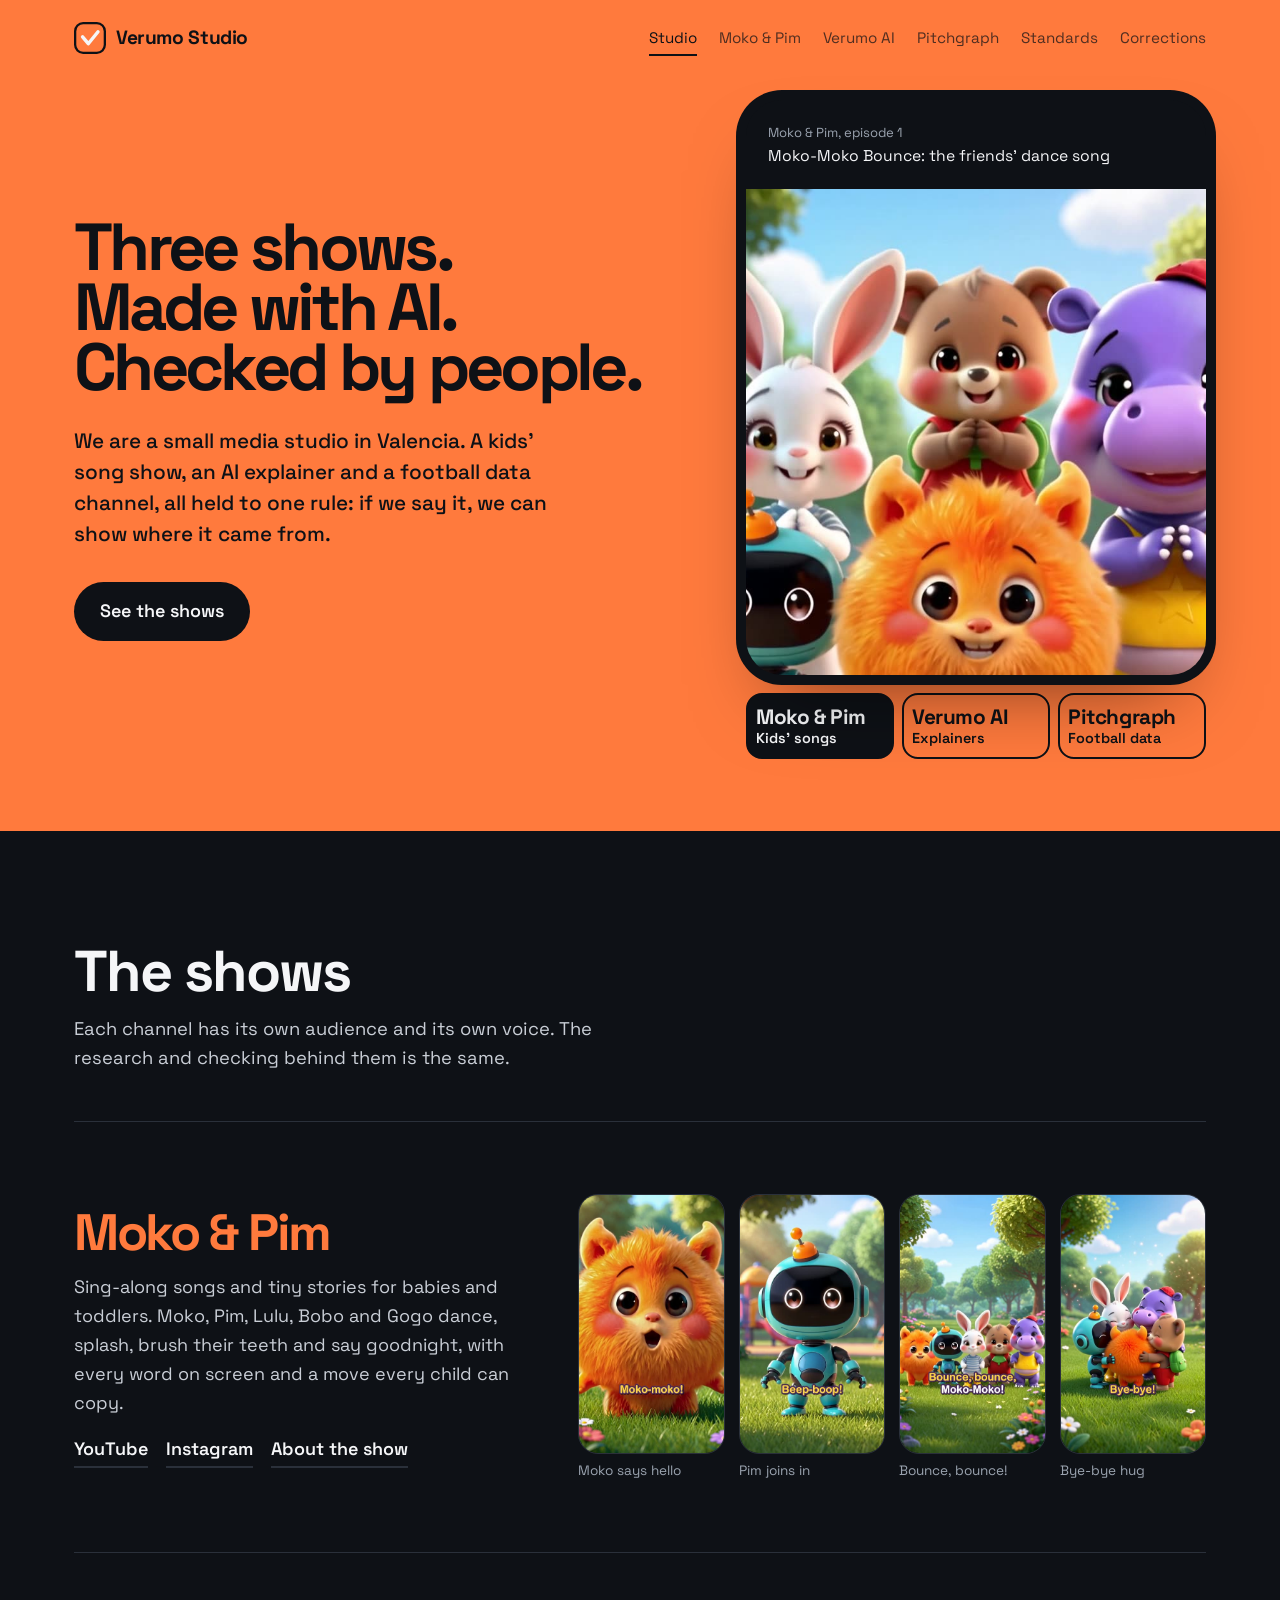
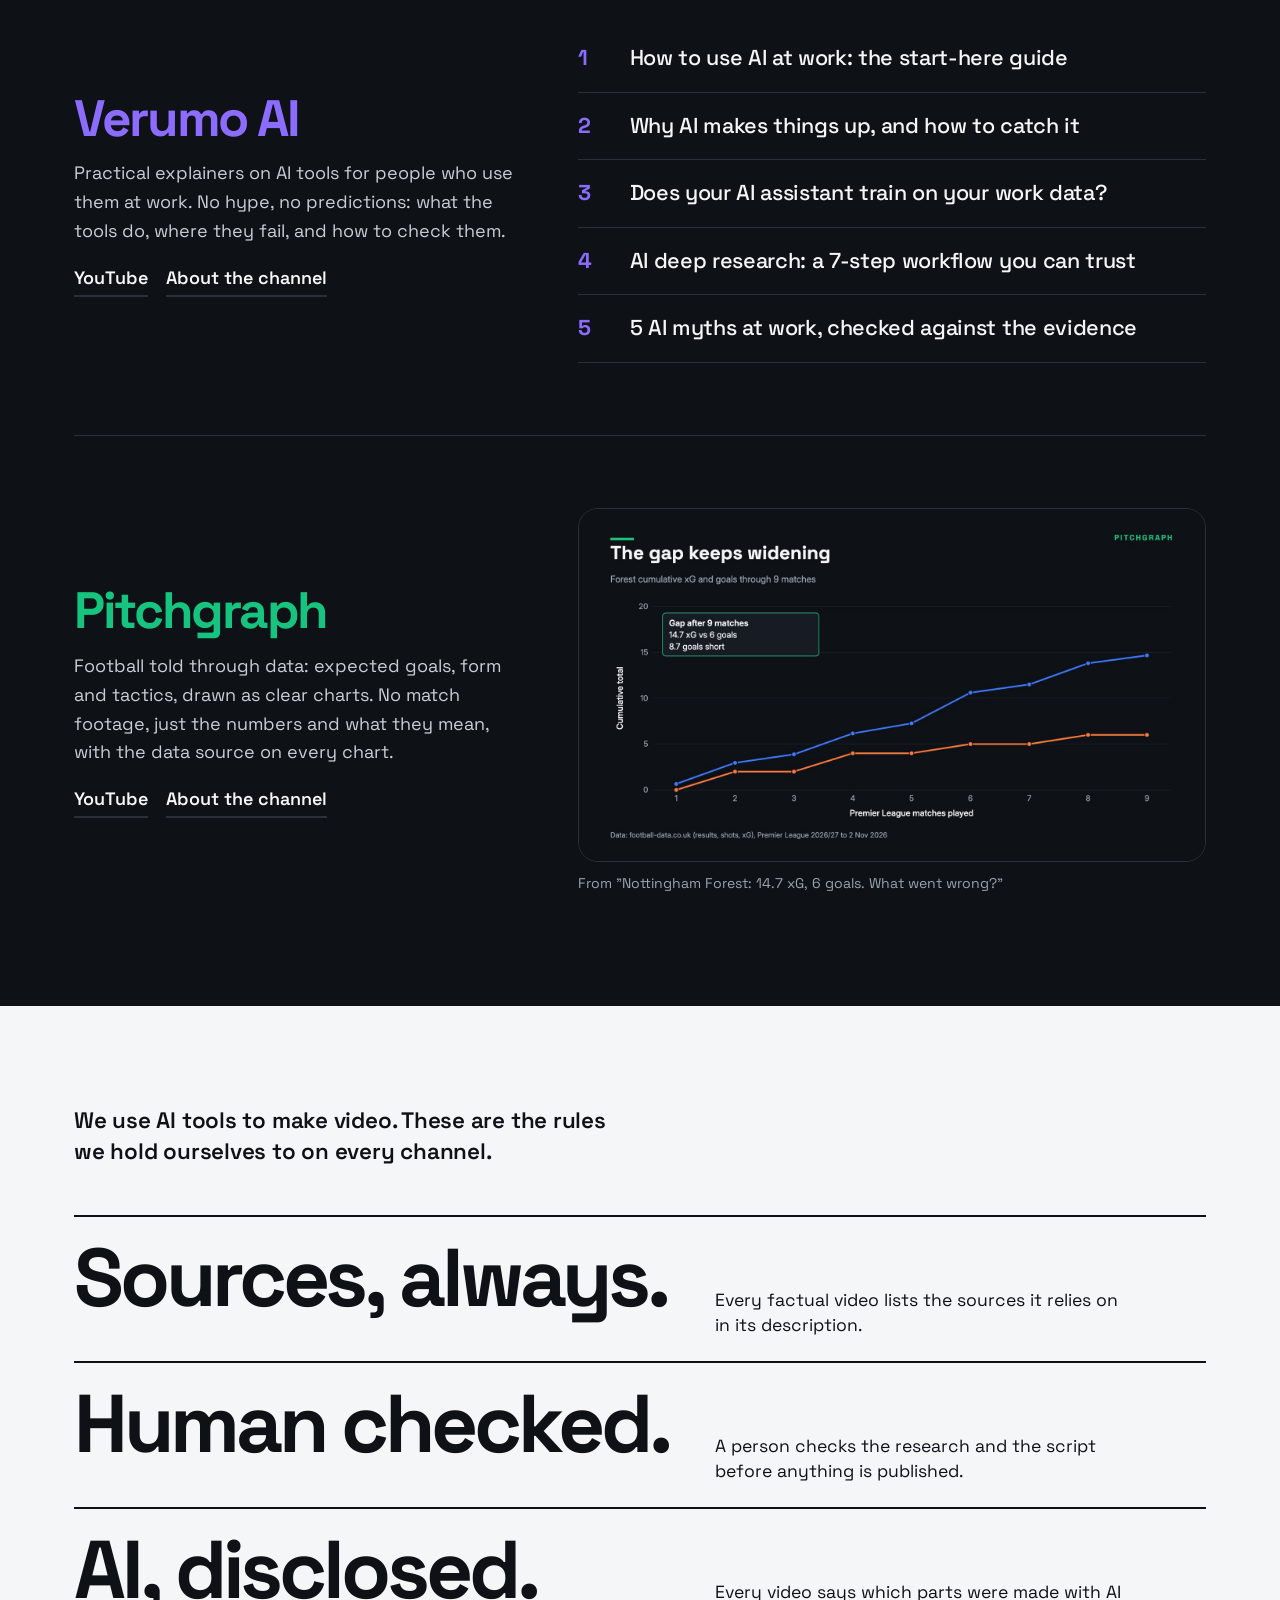
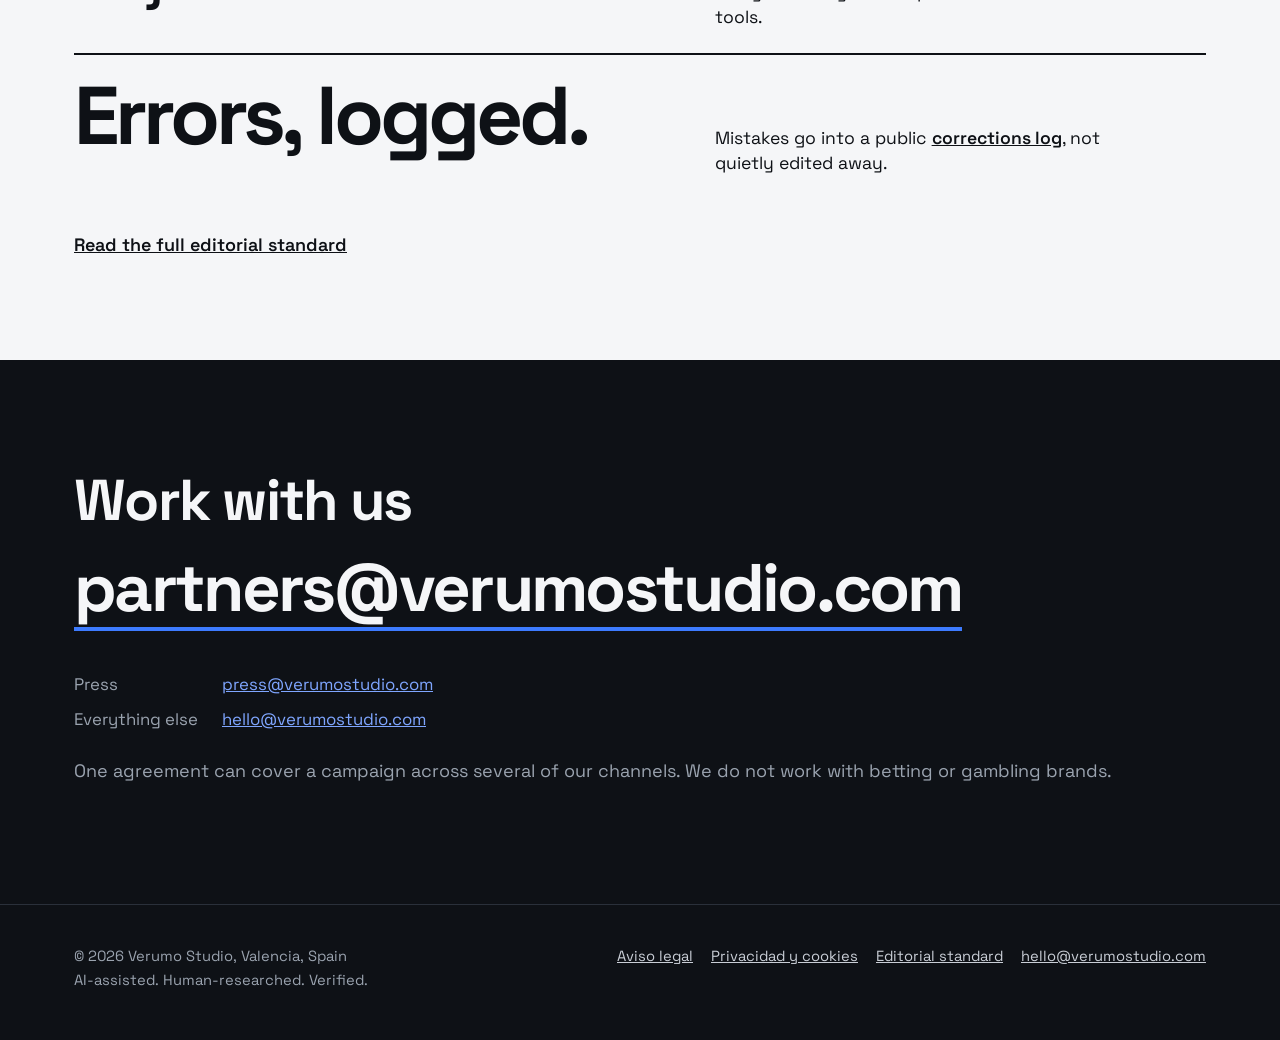
==== commit b1c23772: "Moko & Pim: new 3D kids' song series (five friends, episode 1), new channel art; remove old 2D episo" ====
--- a/index.html
+++ b/index.html
@@ -7,14 +7,14 @@
 <meta name="description" content="Verumo Studio is a media studio in Valencia, Spain. AI-assisted, human-researched and verified video: Moko & Pim, Verumo AI and Pitchgraph.">
 <link rel="canonical" href="https://verumostudio.com/">
 <meta property="og:title" content="Verumo Studio">
-<meta property="og:description" content="Three shows. Made with AI, checked by people. Moko & Pim, Verumo AI and Pitchgraph.">
+<meta property="og:description" content="Three shows. Made with AI, checked by people. Moko & Pim (songs for little ones), Verumo AI and Pitchgraph.">
 <meta property="og:type" content="website">
 <meta property="og:url" content="https://verumostudio.com/">
 <meta property="og:image" content="https://verumostudio.com/assets/brand/VS-YouTube.png">
 <meta name="theme-color" content="#FF7A3D">
 <link rel="icon" href="/assets/favicon.svg" type="image/svg+xml">
 <link rel="preload" href="/assets/fonts/SpaceGrotesk-VF.ttf" as="font" type="font/ttf" crossorigin>
-<link rel="stylesheet" href="/assets/site.css?v=2">
+<link rel="stylesheet" href="/assets/site.css?v=4">
 </head>
 <body class="home">
 <header class="top"><div class="wrap">
@@ -27,28 +27,15 @@
 <div class="wrap">
 <div>
 <h1><span>Three shows.</span><span>Made with AI.</span><span>Checked by people.</span></h1>
-<p class="intro">We are a small media studio in Valencia. A cartoon, an AI explainer and a football data channel, all held to one rule: if we say it, we can show where it came from.</p>
+<p class="intro">We are a small media studio in Valencia. A kids' song show, an AI explainer and a football data channel, all held to one rule: if we say it, we can show where it came from.</p>
 <a class="cta" href="#shows">See the shows</a>
 </div>
 
 <div class="tv">
 <div class="screen">
 <div class="scene scene-moko on" id="ch-moko" role="tabpanel" aria-labelledby="tab-moko">
-<svg viewBox="40 110 720 690" role="img" aria-label="Moko, an orange creature, with Pim, a small teal robot, standing on his head">
-<ellipse cx="225" cy="340" rx="50" ry="72" transform="rotate(-20 225 340)" fill="#E5602A"/><ellipse cx="575" cy="340" rx="50" ry="72" transform="rotate(20 575 340)" fill="#E5602A"/>
-<ellipse cx="400" cy="650" rx="330" ry="305" fill="#FF7A3D"/>
-<ellipse cx="300" cy="560" rx="60" ry="46" fill="#fff"/><ellipse cx="500" cy="560" rx="60" ry="46" fill="#fff"/>
-<g class="pupils"><circle cx="308" cy="575" r="20" fill="#0E1116"/><circle cx="508" cy="575" r="20" fill="#0E1116"/></g>
-<path d="M240 560 A60 46 0 0 1 360 560 Z" fill="#E5602A"/><path d="M440 560 A60 46 0 0 1 560 560 Z" fill="#E5602A"/>
-<path d="M360 680 Q412 714 462 670" fill="none" stroke="#0E1116" stroke-width="12" stroke-linecap="round"/>
-<g class="pim">
-<rect x="362" y="330" width="16" height="22" rx="7" fill="#1A8F85"/><rect x="422" y="330" width="16" height="22" rx="7" fill="#1A8F85"/>
-<line x1="400" y1="212" x2="400" y2="180" stroke="#F5F6F8" stroke-width="6" stroke-linecap="round"/><circle class="antenna" cx="400" cy="170" r="11" fill="#FF7A3D"/>
-<rect x="340" y="210" width="120" height="128" rx="28" fill="#2EC4B6"/><rect x="356" y="232" width="88" height="44" rx="16" fill="#0E1116"/>
-<circle class="pim-eye" cx="400" cy="254" r="11" fill="#F5F6F8"/><rect x="384" y="296" width="32" height="6" rx="3" fill="#1A8F85"/>
-</g>
-</svg>
-<p class="cap"><small>Moko &amp; Pim, episode 1</small>Pim padlocked the snacks. Moko didn't get up.</p>
+<img src="/assets/shows/moko-hero.jpg" width="760" height="760" alt="Moko, an orange fluffy creature, with his friends Pim the robot, Lulu the bunny, Bobo the bear cub and Gogo the hippo">
+<p class="cap"><small>Moko &amp; Pim, episode 1</small>Moko-Moko Bounce: the friends' dance song</p>
 </div>
 
 <div class="scene scene-ai" id="ch-ai" role="tabpanel" aria-labelledby="tab-ai" hidden>
@@ -67,7 +54,7 @@
 </div>
 
 <div class="dial" role="tablist" aria-label="Choose a channel">
-<button role="tab" id="tab-moko" aria-controls="ch-moko" aria-selected="true" data-color="#FF7A3D"><b>Moko &amp; Pim</b>Cartoon</button>
+<button role="tab" id="tab-moko" aria-controls="ch-moko" aria-selected="true" data-color="#FF7A3D"><b>Moko &amp; Pim</b>Kids' songs</button>
 <button role="tab" id="tab-ai" aria-controls="ch-ai" aria-selected="false" tabindex="-1" data-color="#8B6CFF"><b>Verumo AI</b>Explainers</button>
 <button role="tab" id="tab-pg" aria-controls="ch-pg" aria-selected="false" tabindex="-1" data-color="#16C47F"><b>Pitchgraph</b>Football data</button>
 </div>
@@ -83,14 +70,14 @@
 <article class="show show-moko">
 <div>
 <h3>Moko &amp; Pim</h3>
-<p>A lazy creature with a talent for schemes, and the tiny robot flatmate who wants to control everything. 20 to 40 second comedy shorts with almost no dialogue, so every joke works in any language.</p>
+<p>Sing-along songs and tiny stories for babies and toddlers. Moko, Pim, Lulu, Bobo and Gogo dance, splash, brush their teeth and say goodnight, with every word on screen and a move every child can copy.</p>
 <div class="go"><a href="https://www.youtube.com/@mokoandpim" rel="me">YouTube</a><a href="https://www.instagram.com/mokoandpim/" rel="me">Instagram</a><a href="/moko-and-pim/">About the show</a></div>
 </div>
-<ul class="reel" aria-label="First episodes">
-<li><img src="/assets/shows/moko-ep01.jpg" width="405" height="720" loading="lazy" alt="Pim stands guard on Moko's head next to a padlocked cupboard. Caption: Locked. Still eating."><span>Pim padlocked the snacks</span></li>
-<li><img src="/assets/shows/moko-ep03.jpg" width="405" height="720" loading="lazy" alt="Episode 3 still from Moko and Pim"><span>Moko learned to boop</span></li>
-<li><img src="/assets/shows/moko-ep07.jpg" width="405" height="720" loading="lazy" alt="Moko rides a robot vacuum while Pim watches. Caption: Chores: done (technically)."><span>The chore wheel throne</span></li>
-<li><img src="/assets/shows/moko-ep09.jpg" width="405" height="720" loading="lazy" alt="Episode 9 still from Moko and Pim"><span>10,000 steps, zero taken</span></li>
+<ul class="reel" aria-label="Scenes from episode 1">
+<li><img src="/assets/shows/moko-e01-hello.jpg" width="405" height="720" loading="lazy" alt="Moko's face fills the frame. Caption: Moko-moko!"><span>Moko says hello</span></li>
+<li><img src="/assets/shows/moko-e01-friends.jpg" width="405" height="720" loading="lazy" alt="Pim the robot jumps in. Caption: Beep-boop!"><span>Pim joins in</span></li>
+<li><img src="/assets/shows/moko-e01-dance.jpg" width="405" height="720" loading="lazy" alt="All five friends dance in a row in the park"><span>Bounce, bounce!</span></li>
+<li><img src="/assets/shows/moko-e01-bye.jpg" width="405" height="720" loading="lazy" alt="The five friends in a group hug. Caption: Bye-bye!"><span>Bye-bye hug</span></li>
 </ul>
 </article>
 
--- a/assets/site.css
+++ b/assets/site.css
@@ -49,8 +49,8 @@
 
 /* ---------- home ---------- */
 .home main{padding:0}
-.home header.top{background:var(--stage);color:var(--ink);transition:background-color .7s ease}
-.home header.top .brand svg rect{stroke:var(--ink)}
+.home header.top,.tinted header.top{background:var(--stage);color:var(--ink);transition:background-color .7s ease}
+
 .stage{background:var(--stage);color:var(--ink);transition:background-color .7s ease;padding:24px 0 72px;overflow:hidden}
 .stage .wrap{display:grid;grid-template-columns:minmax(0,1.15fr) minmax(0,.85fr);gap:48px;align-items:center}
 .stage h1{font-size:clamp(2.6rem,5.2vw,5rem);line-height:.9;letter-spacing:-.055em;margin:0 0 28px}
@@ -66,7 +66,7 @@
 .scene.on{opacity:1;visibility:visible;transition:opacity .5s ease .15s}
 .scene .cap{margin-top:auto;padding:18px 22px 22px;color:var(--paper);font-size:.98rem;line-height:1.35}
 .scene .cap small{display:block;color:var(--muted);font-size:.82rem;margin-bottom:4px}
-.scene-moko svg{width:100%;margin-top:auto;display:block}
+.scene-moko img{width:100%;flex:1;min-height:0;object-fit:cover;display:block}
 .scene-moko .cap{order:-1;margin:0;padding-top:24px}
 .scene-pg img{width:132%;max-width:none;margin:16% 0 0 -4%;display:block}
 .scene-ai .claim{margin:14% 26px 0;color:var(--paper)}
@@ -109,12 +109,13 @@
 .show-moko .go a:hover{border-color:var(--moko)} .show-ai .go a:hover{border-color:var(--ai)} .show-pg .go a:hover{border-color:var(--pitch)}
 .reel{display:grid;grid-template-columns:repeat(4,minmax(0,1fr));gap:14px;margin:0;padding:0;list-style:none}
 .reel li{margin:0}
-@media (max-width:600px){.reel{grid-template-columns:repeat(4,46%);overflow-x:auto;scroll-snap-type:x mandatory;padding-bottom:10px}.reel li{scroll-snap-align:start}}
+@media (max-width:600px){.reel.five{grid-template-columns:repeat(5,46%)}.reel{grid-template-columns:repeat(4,46%);overflow-x:auto;scroll-snap-type:x mandatory;padding-bottom:10px}.reel li{scroll-snap-align:start}}
 .reel img{display:block;width:100%;aspect-ratio:9/16;object-fit:cover;border-radius:20px;border:1px solid var(--line)}
 .reel span{display:block;font-size:.85rem;color:var(--muted);margin-top:8px;line-height:1.35}
 .episodes{list-style:none;margin:0;padding:0;counter-reset:ep}
 .episodes li{counter-increment:ep;display:grid;grid-template-columns:3.2rem 1fr;align-items:baseline;padding:16px 0;border-bottom:1px solid var(--line);font-size:clamp(1.1rem,2vw,1.35rem);font-weight:500;letter-spacing:-.015em;margin:0}
-.episodes li::before{content:counter(ep);color:var(--ai);font-weight:700}
+.episodes li::before{content:counter(ep);color:var(--num,var(--ai));font-weight:700}
+.episodes.c-pg{--num:var(--pitch)}
 .chart{margin:0}
 .chart img{display:block;width:100%;border-radius:20px;border:1px solid var(--line)}
 .chart figcaption{font-size:.88rem;color:var(--muted);margin-top:10px}
@@ -136,7 +137,56 @@
 .contact dl{display:grid;grid-template-columns:auto 1fr;gap:8px 24px;margin:40px 0 24px;font-size:1.05rem}
 .contact dt{color:var(--muted)} .contact dd{margin:0}
 
+/* channel pages */
+.tinted main{padding:0}
+.chan-hero{padding:40px 0 88px}
+.chan-hero .wrap{grid-template-columns:minmax(0,1.3fr) minmax(0,.7fr)}
+.chan-hero h1{font-size:clamp(3rem,9vw,8rem);line-height:.88;letter-spacing:-.06em;margin:0 0 14px}
+.chan-hero .sub{font-size:clamp(1.3rem,2.6vw,1.9rem);font-weight:600;letter-spacing:-.02em;margin:0 0 24px}
+.chan-hero .mark svg{display:block;width:100%;max-width:380px;margin-left:auto;border-radius:30%;background:var(--ink)}
+.chan-hero .mark svg[viewBox="0 0 800 800"]{background:var(--ink)}
+.pills{display:flex;gap:10px;flex-wrap:wrap}
+.pills a{background:var(--ink);color:var(--paper);text-decoration:none;font-weight:600;padding:13px 24px;border-radius:999px}
+.pills a:hover{color:var(--stage)}
+.band{padding:88px 0;border-top:1px solid var(--line)}
+.band:first-of-type{border-top:0}
+.band h2{font-size:clamp(2rem,4.4vw,3.2rem);letter-spacing:-.045em;margin:0 0 14px}
+.sublead{color:var(--soft);font-size:1.15rem;max-width:34rem;margin-bottom:36px}
+.fine{color:var(--muted);font-size:.92rem;max-width:44rem;margin:32px 0 0}
+.duo{display:grid;grid-template-columns:1fr 1fr;gap:56px}
+.duo p{font-size:clamp(1.15rem,2vw,1.4rem);line-height:1.45;color:var(--soft);max-width:32rem}
+.c-moko{color:var(--moko)} .c-pim{color:var(--pim)} .c-lulu{color:#9CC8FF} .c-bobo{color:#E0A36B} .c-gogo{color:#C59CFF}
+.chan-hero .mark img{display:block;width:100%;max-width:380px;margin-left:auto;border-radius:30%;border:6px solid var(--ink)}
+.cast{display:grid;grid-template-columns:repeat(5,minmax(0,1fr));gap:24px;margin:28px 0 0;padding:0;list-style:none}
+.cast li{margin:0}
+.cast img{display:block;width:100%;aspect-ratio:4/5;object-fit:cover;border-radius:20px;border:1px solid var(--line);margin-bottom:14px}
+.cast h3{font-size:1.6rem;letter-spacing:-.03em;margin:0 0 6px}
+.cast p{color:var(--soft);font-size:1rem;line-height:1.45;margin:0 0 8px}
+.cast q{font-weight:600;color:var(--paper)}
+.reel.five{grid-template-columns:repeat(5,minmax(0,1fr))}
+.next-h{margin:48px 0 12px;font-size:1.4rem}
+.duo h2{font-size:clamp(3rem,7vw,5.6rem)}
+.trio{display:grid;grid-template-columns:repeat(3,1fr);gap:40px}
+.trio h3{font-size:1.6rem;letter-spacing:-.03em;color:var(--ai);margin:0 0 8px}
+.trio p{color:var(--soft);margin:0}
+.split{display:grid;grid-template-columns:minmax(0,5fr) minmax(0,7fr);gap:56px;align-items:start}
+.reel.wide span{font-size:.95rem;color:var(--soft)}
+.chart.big figcaption{font-size:.95rem}
+
+/* text pages */
+.doc .wrap > *{max-width:46rem}
+.doc .wrap > .table-scroll{max-width:none}
+.doc h1{font-size:clamp(2.8rem,8vw,6.4rem);line-height:.9;letter-spacing:-.055em;margin:0 0 28px;max-width:none}
+.doc .lead{margin-bottom:56px}
+.doc h2{font-size:clamp(1.5rem,3vw,2rem);letter-spacing:-.03em;padding-top:28px;border-top:2px solid var(--paper);margin:56px 0 18px}
+.doc li{margin-bottom:.7em}
+.doc table th[scope=row]{width:30%}
+
 @media (max-width:860px){
+  .chan-hero .mark svg,.chan-hero .mark img{max-width:200px;margin:0}
+  .cast{grid-template-columns:repeat(2,minmax(0,1fr))}
+  .duo,.trio,.split{grid-template-columns:1fr;gap:36px}
+  .band{padding:64px 0}
   .stage .wrap,.show{grid-template-columns:1fr;gap:40px}
   .tv{justify-self:center}
   .rules li{grid-template-columns:1fr}
